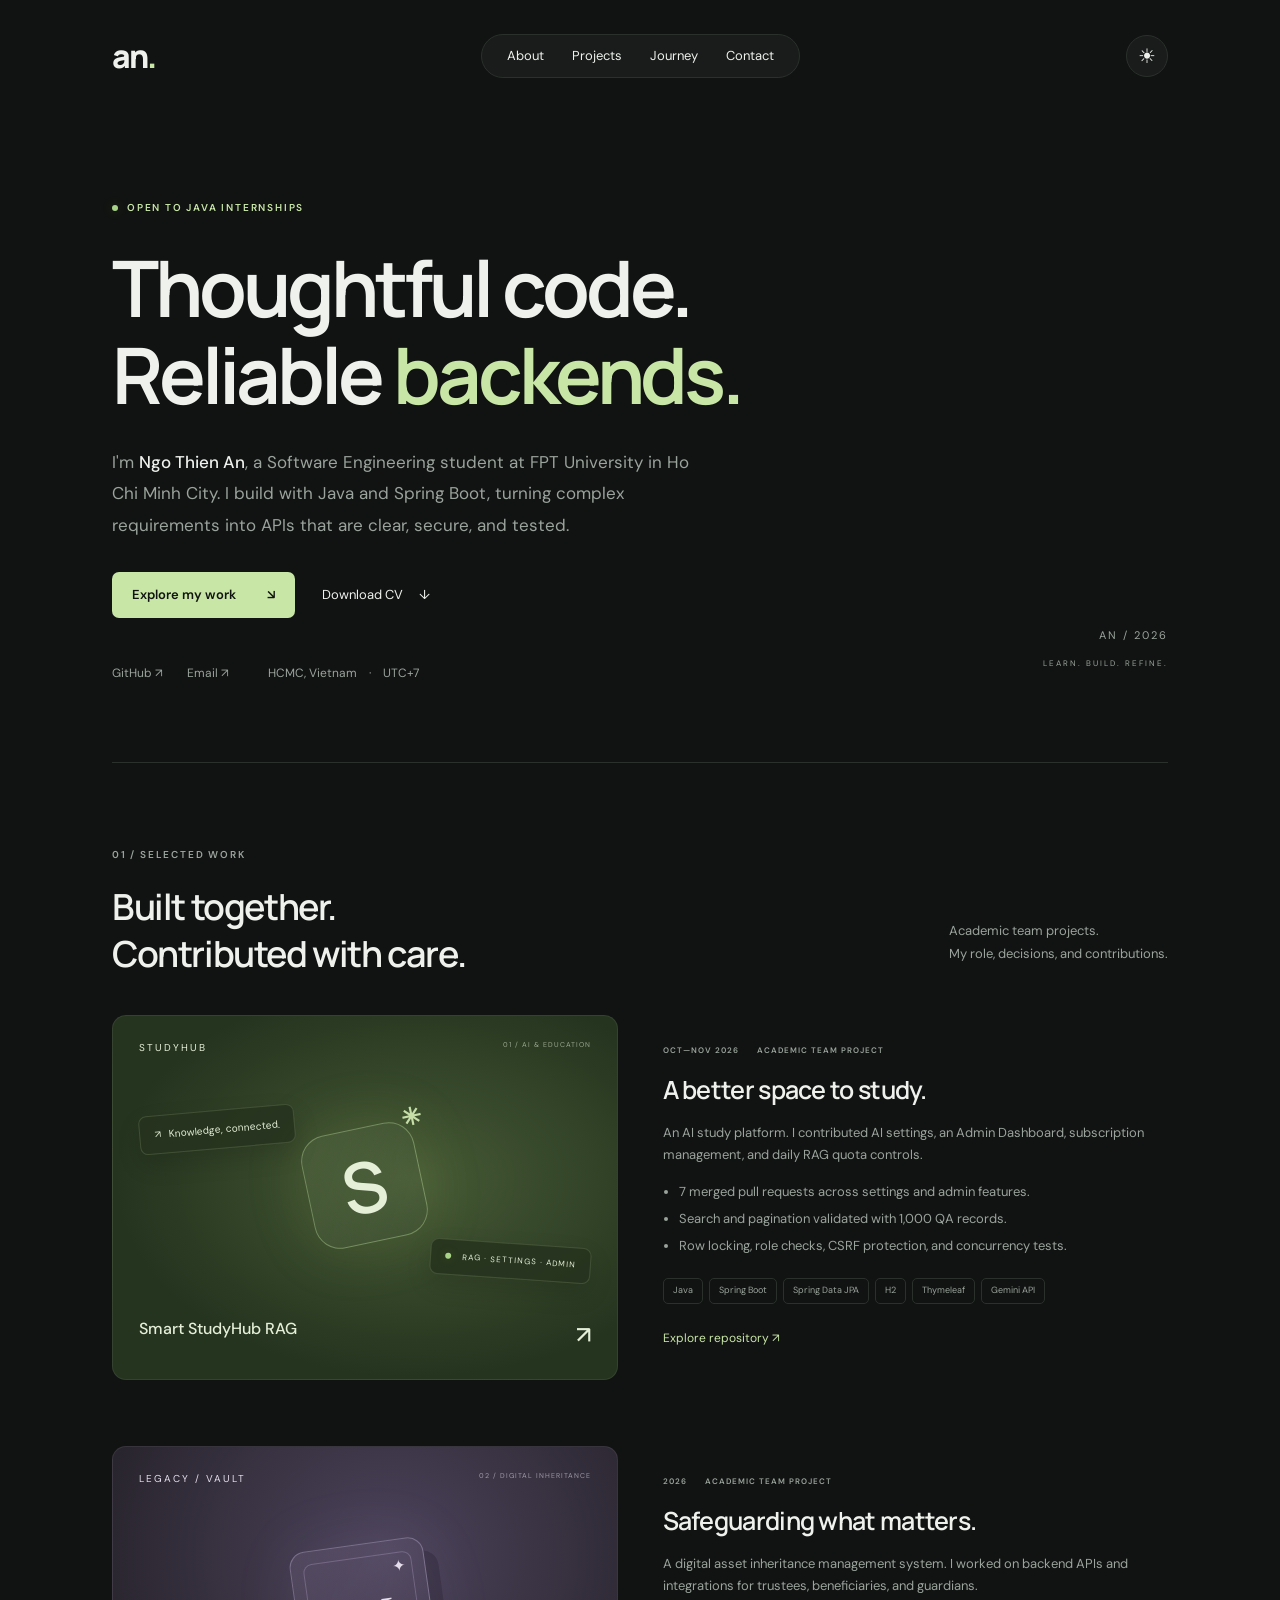
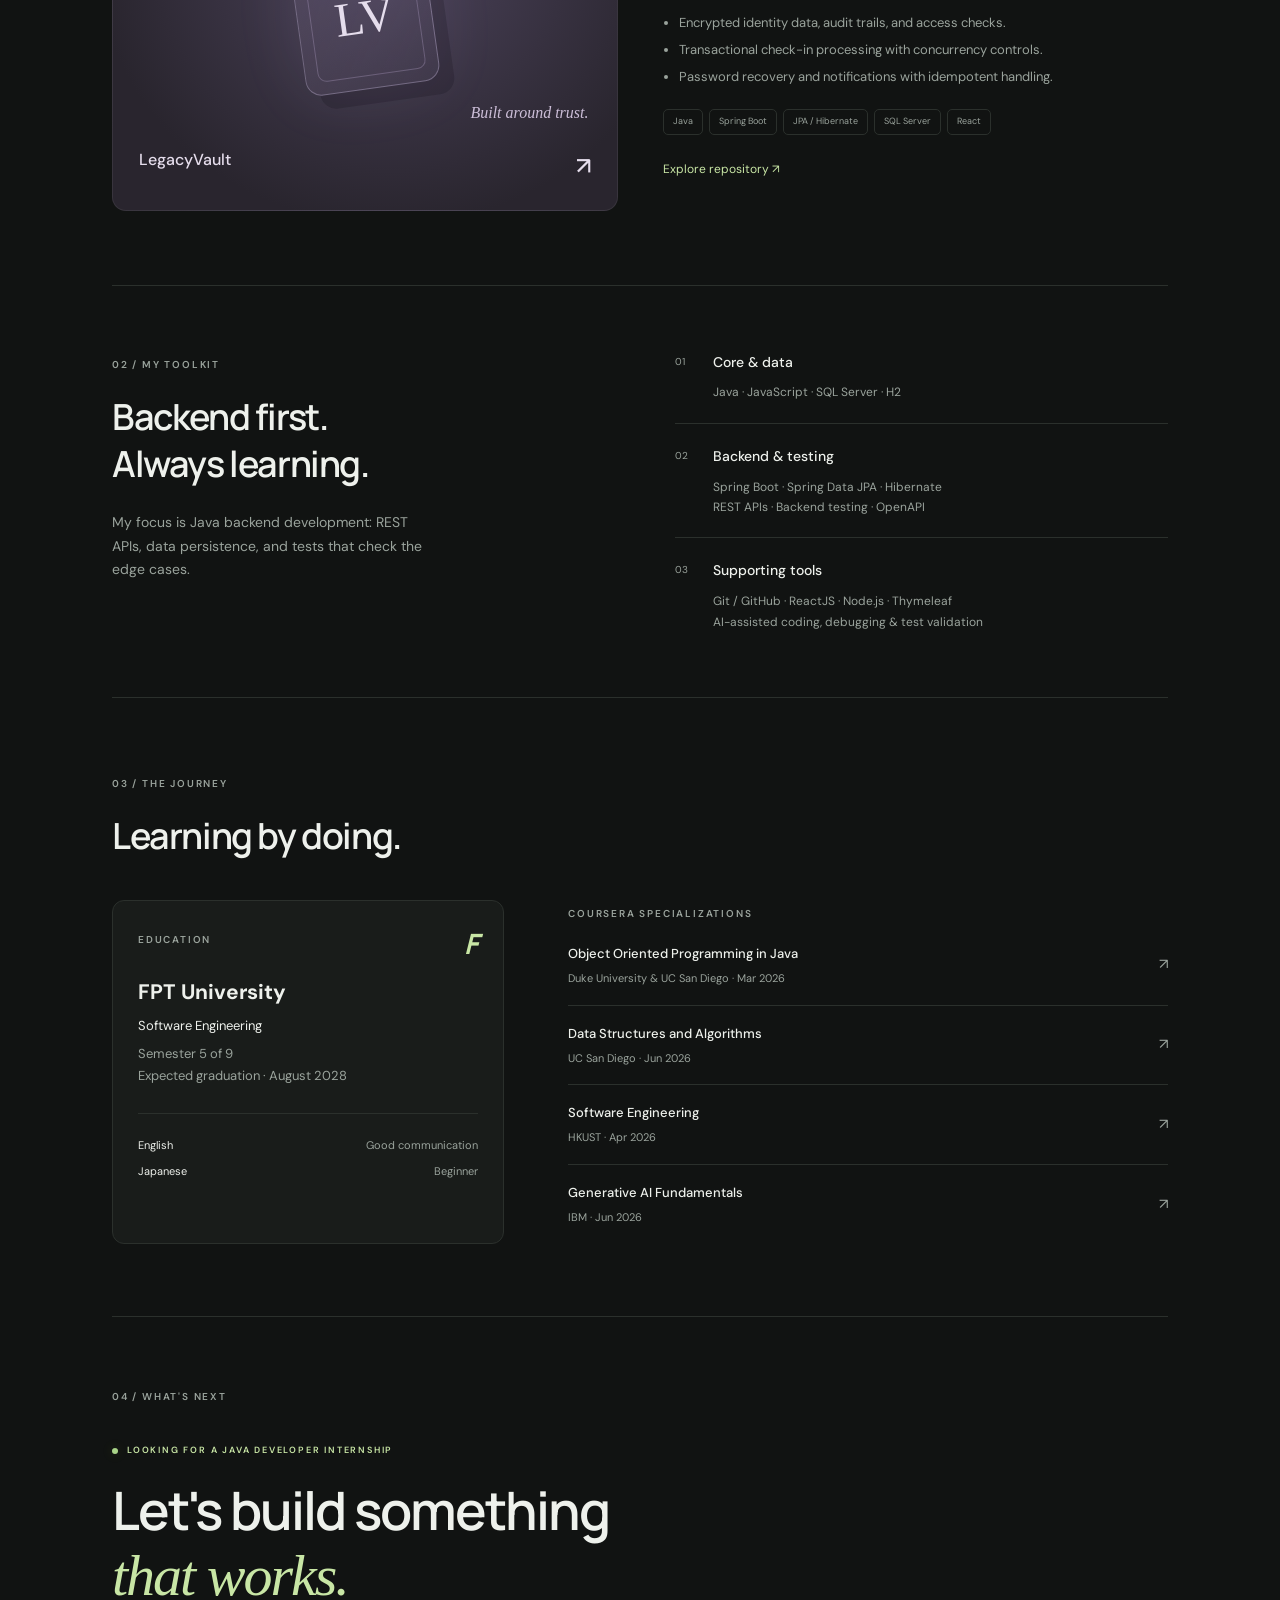
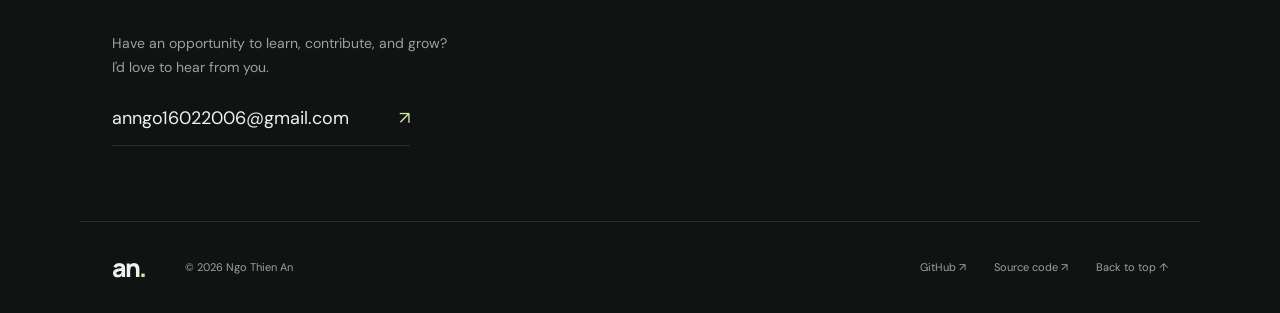
==== index.html @ 7415cc9b "Build personal portfolio with projects, CV and GitHub Pages" ====
<!doctype html>
<html lang="en" data-theme="dark">
<head><meta charset="utf-8"><meta name="viewport" content="width=device-width,initial-scale=1"><meta name="description" content="Ngo Thien An — Software Engineering student and aspiring Java backend developer in Ho Chi Minh City. Explore academic projects, skills and certifications."><meta name="color-scheme" content="dark light"><title>Ngo Thien An — Java Developer</title><link rel="stylesheet" href="style.css"></head>
<body>
<a class="skip" href="#main">Skip to content</a>
<header><a class="logo" href="#" aria-label="Ngo Thien An home">an<span>.</span></a><nav aria-label="Main navigation"><a href="#about">About</a><a href="#projects">Projects</a><a href="#journey">Journey</a><a href="#contact">Contact</a></nav><button id="theme" aria-label="Switch to light theme">☀</button></header>
<main id="main">
<section class="hero" id="about"><div class="eyebrow"><span class="status"></span> OPEN TO JAVA INTERNSHIPS</div><h1>Thoughtful code.<br>Reliable <span>backends.</span></h1><p class="intro">I'm <strong>Ngo Thien An</strong>, a Software Engineering student at FPT University in Ho Chi Minh City. I build with Java and Spring Boot, turning complex requirements into APIs that are clear, secure, and tested.</p><div class="hero-actions"><a class="primary" href="#projects">Explore my work <span>↘</span></a><a class="quiet" href="resume.docx" download>Download CV <span>↓</span></a></div><div class="social"><a href="https://github.com/AnNT206" target="_blank" rel="noopener noreferrer">GitHub ↗</a><a href="mailto:anngo16022006@gmail.com">Email ↗</a><span>HCMC, Vietnam <span class="small-dot">·</span> UTC+7</span></div><div class="hero-index" aria-hidden="true">AN / 2026<br><span>LEARN. BUILD. REFINE.</span></div></section>
<section class="projects" id="projects"><div class="section-head"><div><span class="label">01 / SELECTED WORK</span><h2>Built together.<br>Contributed with care.</h2></div><p>Academic team projects.<br>My role, decisions, and contributions.</p></div>
<article class="project"><a class="project-art study" href="https://github.com/Tung-pro123/Smart-StudyHub-RAG" target="_blank" rel="noopener noreferrer" aria-label="View Smart StudyHub RAG repository"><span class="art-top">STUDYHUB <span>01 / AI & EDUCATION</span></span><div class="study-visual"><div class="orb">S<span>✳</span></div><div class="float f1">↗ &nbsp; Knowledge, connected.</div><div class="float f2"><span class="status"></span> RAG · SETTINGS · ADMIN</div></div><span class="art-bottom">Smart StudyHub RAG <span>↗</span></span></a><div class="project-copy"><div class="meta">OCT—NOV 2026 <span>ACADEMIC TEAM PROJECT</span></div><h3>A better space to study.</h3><p>An AI study platform. I contributed AI settings, an Admin Dashboard, subscription management, and daily RAG quota controls.</p><ul><li>7 merged pull requests across settings and admin features.</li><li>Search and pagination validated with 1,000 QA records.</li><li>Row locking, role checks, CSRF protection, and concurrency tests.</li></ul><div class="tags"><span>Java</span><span>Spring Boot</span><span>Spring Data JPA</span><span>H2</span><span>Thymeleaf</span><span>Gemini API</span></div><a class="text-link" href="https://github.com/Tung-pro123/Smart-StudyHub-RAG" target="_blank" rel="noopener noreferrer">Explore repository ↗</a></div></article>
<article class="project"><a class="project-art vault" href="https://github.com/Abaddon8386/Legacy_Vault" target="_blank" rel="noopener noreferrer" aria-label="View LegacyVault repository"><span class="art-top">LEGACY / VAULT <span>02 / DIGITAL INHERITANCE</span></span><div class="vault-visual"><div class="vault-shape"><div>LV<span>✦</span></div></div><div class="vault-caption">Built around trust.</div></div><span class="art-bottom">LegacyVault <span>↗</span></span></a><div class="project-copy"><div class="meta">2026 <span>ACADEMIC TEAM PROJECT</span></div><h3>Safeguarding what matters.</h3><p>A digital asset inheritance management system. I worked on backend APIs and integrations for trustees, beneficiaries, and guardians.</p><ul><li>Encrypted identity data, audit trails, and access checks.</li><li>Transactional check-in processing with concurrency controls.</li><li>Password recovery and notifications with idempotent handling.</li></ul><div class="tags"><span>Java</span><span>Spring Boot</span><span>JPA / Hibernate</span><span>SQL Server</span><span>React</span></div><a class="text-link" href="https://github.com/Abaddon8386/Legacy_Vault" target="_blank" rel="noopener noreferrer">Explore repository ↗</a></div></article></section>
<section class="craft"><div><span class="label">02 / MY TOOLKIT</span><h2>Backend first.<br>Always learning.</h2><p>My focus is Java backend development: REST APIs, data persistence, and tests that check the edge cases.</p></div><div class="skill-list"><div><span>01</span><h3>Core & data</h3><p>Java · JavaScript · SQL Server · H2</p></div><div><span>02</span><h3>Backend & testing</h3><p>Spring Boot · Spring Data JPA · Hibernate<br>REST APIs · Backend testing · OpenAPI</p></div><div><span>03</span><h3>Supporting tools</h3><p>Git / GitHub · ReactJS · Node.js · Thymeleaf<br>AI-assisted coding, debugging & test validation</p></div></div></section>
<section id="journey" class="journey"><div class="section-head"><div><span class="label">03 / THE JOURNEY</span><h2>Learning by doing.</h2></div></div><div class="journey-grid"><div class="education"><span class="school-icon">F</span><span class="label">EDUCATION</span><h3>FPT University</h3><p>Software Engineering</p><p class="muted">Semester 5 of 9<br>Expected graduation · August 2028</p><div class="language">English <span>Good communication</span><br>Japanese <span>Beginner</span></div></div><div class="certs"><span class="label">COURSERA SPECIALIZATIONS</span><a href="https://www.coursera.org/account/accomplishments/specialization/7IO98VZV8OH8" target="_blank" rel="noopener noreferrer"><div><h3>Object Oriented Programming in Java</h3><p>Duke University & UC San Diego · Mar 2026</p></div><span>↗</span></a><a href="https://www.coursera.org/account/accomplishments/specialization/O9M40Z0JRBHR" target="_blank" rel="noopener noreferrer"><div><h3>Data Structures and Algorithms</h3><p>UC San Diego · Jun 2026</p></div><span>↗</span></a><a href="https://www.coursera.org/account/accomplishments/specialization/PDRE0584ISXG" target="_blank" rel="noopener noreferrer"><div><h3>Software Engineering</h3><p>HKUST · Apr 2026</p></div><span>↗</span></a><a href="https://www.coursera.org/account/accomplishments/specialization/JLZJ88R3R2TE" target="_blank" rel="noopener noreferrer"><div><h3>Generative AI Fundamentals</h3><p>IBM · Jun 2026</p></div><span>↗</span></a></div></div></section>
<section id="contact" class="contact"><span class="label">04 / WHAT'S NEXT</span><div class="eyebrow"><span class="status"></span> LOOKING FOR A JAVA DEVELOPER INTERNSHIP</div><h2>Let's build something<br><em>that works.</em></h2><p>Have an opportunity to learn, contribute, and grow?<br>I'd love to hear from you.</p><a class="contact-email" href="mailto:anngo16022006@gmail.com">anngo16022006@gmail.com <span>↗</span></a></section>
</main><footer><a class="logo" href="#">an<span>.</span></a><p>© 2026 Ngo Thien An</p><a href="https://github.com/AnNT206" target="_blank" rel="noopener noreferrer">GitHub ↗</a><a href="https://github.com/AnNT206/Portfolio" target="_blank" rel="noopener noreferrer">Source code ↗</a><a href="#">Back to top ↑</a></footer><script src="script.js"></script></body></html>
---- style.css ----
@import url('https://fonts.googleapis.com/css2?family=DM+Sans:wght@400;450;500;550;600;650;700&family=Manrope:wght@400;500;600;650;700;750;800&display=swap');
:root{--bg:#111312;--panel:#191c1a;--text:#eef1ec;--muted:#9aA39c;--line:#2b302c;--accent:#c8e6a5;--nav:#232823}*{box-sizing:border-box}html{scroll-behavior:smooth;scroll-padding-top:110px}body{margin:0;background:var(--bg);color:var(--text);font:15px/1.7 'DM Sans',sans-serif}html[data-theme=light]{--bg:#f5f5ef;--panel:#eeeee6;--text:#20291f;--muted:#606b5e;--line:#d7dcd1;--accent:#3d652d;--nav:#e4e8dd}a{color:inherit;text-decoration:none}button{font:inherit}a,button{-webkit-tap-highlight-color:transparent}a:focus-visible,button:focus-visible{outline:2px solid var(--accent);outline-offset:6px}a:hover{color:var(--accent)}header,main,footer{max-width:1120px;margin:auto}header{height:112px;display:flex;align-items:center;justify-content:space-between;padding:0 32px}.logo{font:800 32px 'Manrope',sans-serif;letter-spacing:-2px}.logo span{color:var(--accent)}nav{display:flex;gap:28px;border:1px solid var(--line);border-radius:40px;background:var(--panel);padding:10px 25px;font-size:13px}#theme{border:1px solid var(--line);border-radius:50%;color:var(--text);background:var(--panel);width:42px;height:42px;cursor:pointer;font-size:20px}main{padding:0 32px}.hero{position:relative;padding:87px 0 78px;border-bottom:1px solid var(--line)}.eyebrow,.label,.meta{font-size:10px;letter-spacing:1.8px;font-weight:600}.eyebrow{display:flex;align-items:center;gap:9px;color:var(--accent)}.status{display:inline-block;width:6px;height:6px;border-radius:50%;background:#a9d488;box-shadow:0 0 12px #a9d43333}.hero h1{font:650 clamp(48px,6.7vw,78px)/1.12 'Manrope',sans-serif;letter-spacing:-4px;margin:28px 0}.hero h1>span{color:var(--accent)}.intro{max-width:600px;color:var(--muted);font-size:17px;line-height:1.85}.intro strong{font-weight:500;color:var(--text)}.hero-actions{display:flex;align-items:center;gap:27px;margin-top:31px}.primary{background:var(--accent);color:var(--bg);padding:12px 20px;border-radius:7px;font-size:13px;font-weight:600}.primary:hover{color:var(--bg);filter:brightness(1.08)}.primary span{margin-left:28px}.quiet{font-size:13px}.quiet span{margin-left:13px}.social{display:flex;gap:24px;margin-top:45px;font-size:12px;color:var(--muted)}.social>span{margin-left:15px}.small-dot{padding:0 9px}.hero-index{position:absolute;right:0;bottom:85px;text-align:right;font-size:11px;letter-spacing:2px;color:var(--muted);line-height:2.5}.hero-index span{font-size:8px}.section-head{display:flex;justify-content:space-between;align-items:end;margin-bottom:37px}.section-head>p{color:var(--muted);font-size:13px}.label{color:var(--muted)}h2{font:600 36px/1.3 'Manrope',sans-serif;letter-spacing:-1.4px;margin:18px 0 0}.projects{padding:78px 0 8px}.project{display:grid;grid-template-columns:1fr 1fr;gap:45px;align-items:center;margin-bottom:66px}.project-art{height:365px;border-radius:14px;overflow:hidden;padding:23px 26px;display:flex;flex-direction:column;justify-content:space-between;color:#e5efd8;position:relative;border:1px solid #ffffff12;transition:transform .25s}.project-art:hover{transform:translateY(-4px);color:#fff}.study{background:radial-gradient(ellipse at 60% 45%,#465a35,#25341f 70%)}.art-top{display:flex;justify-content:space-between;font-size:10px;letter-spacing:2px}.art-top>span{font-size:7px;opacity:.6;letter-spacing:1px}.art-bottom{display:flex;justify-content:space-between;font-size:16px;font-weight:500}.art-bottom>span{font-size:24px}.study-visual{position:relative;height:220px;display:grid;place-items:center}.orb{border:1px solid #aec98e77;border-radius:26px;width:115px;height:115px;display:grid;place-items:center;font:600 70px 'Manrope';transform:rotate(-12deg);box-shadow:0 0 65px #b1ce6522;background:linear-gradient(120deg,#b0ca8b22,#ffffff05)}.orb>span{position:absolute;font-size:24px;right:-13px;top:-19px;color:#c7dea9}.float{position:absolute;padding:10px 14px;border:1px solid #c8dda42a;background:#26331ee0;box-shadow:0 10px 25px #0002;border-radius:8px;font-size:10px}.f1{left:0;top:35px;transform:rotate(-5deg)}.f2{bottom:17px;right:0;font-size:8px;letter-spacing:1px;transform:rotate(4deg)}.f2 .status{margin-right:8px}.vault{background:radial-gradient(ellipse at 55% 30%,#4c435b,#29252e 75%);color:#e5ddec}.vault-visual{height:220px;display:grid;place-items:center}.vault-shape{width:135px;height:145px;transform:rotate(-8deg);border:1px solid #baadcc66;border-radius:16px;background:linear-gradient(120deg,#ab98c02a,#847a9611);padding:12px;box-shadow:13px 15px 0 #100c1533,0 0 70px #d1c4ff13}.vault-shape>div{height:100%;border:1px solid #b8a6cc55;border-radius:9px;display:grid;place-items:center;font:400 48px Georgia;position:relative}.vault-shape span{position:absolute;font:16px sans-serif;right:6px;top:3px}.vault-caption{position:absolute;bottom:88px;right:28px;font:italic 16px Georgia;color:#ccbed8}.meta{color:var(--muted);font-size:8px;letter-spacing:1px;display:flex;gap:18px}.project-copy h3{font:600 25px/1.3 'Manrope';letter-spacing:-.7px;margin:16px 0}.project-copy p,.project-copy li{font-size:13px;color:var(--muted)}.project-copy ul{padding-left:16px}.project-copy li{margin:5px 0}.tags{display:flex;flex-wrap:wrap;gap:6px;margin:21px 0}.tags span{font-size:9px;padding:4px 9px;border:1px solid var(--line);border-radius:5px;color:var(--muted)}.text-link{font-size:12px;color:var(--accent)}.craft{border-top:1px solid var(--line);border-bottom:1px solid var(--line);padding:65px 0;display:grid;grid-template-columns:1fr 1fr;gap:70px}.craft>div>p{max-width:320px;color:var(--muted);font-size:14px;margin-top:23px}.skill-list>div{position:relative;padding:0 0 20px 38px;margin-bottom:21px;border-bottom:1px solid var(--line)}.skill-list>div:last-child{margin:0;border:0;padding-bottom:0}.skill-list>div>span{position:absolute;left:0;top:2px;font-size:10px;color:var(--muted)}.skill-list h3{font-size:14px;font-weight:500;margin:0 0 8px}.skill-list p{color:var(--muted);font-size:12px;margin:0}.journey{padding:72px 0}.journey-grid{display:grid;grid-template-columns: .85fr 1.3fr;gap:64px;margin-top:40px}.education{border:1px solid var(--line);background:var(--panel);border-radius:12px;padding:25px;position:relative}.school-icon{position:absolute;right:24px;top:23px;font:italic 700 28px 'Manrope';color:var(--accent)}.education h3{font-size:21px;margin:23px 0 0}.education p{font-size:13px;margin:5px 0}.muted{color:var(--muted)}.language{border-top:1px solid var(--line);margin-top:26px;padding-top:18px;font-size:11px;line-height:2.4}.language span{float:right;color:var(--muted)}.certs>a{display:flex;justify-content:space-between;align-items:center;border-bottom:1px solid var(--line);padding:17px 0}.certs>a:last-child{border:0}.certs h3{font-size:13px;font-weight:500;margin:0}.certs p{font-size:11px;color:var(--muted);margin:4px 0 0}.certs>a>span{color:var(--muted)}.contact{border-top:1px solid var(--line);padding:66px 0 75px}.contact .eyebrow{margin-top:35px;font-size:9px}.contact h2{font-size:53px;line-height:1.2;letter-spacing:-2px;margin-top:20px}.contact em{font:italic 58px Georgia;color:var(--accent)}.contact p{font-size:14px;color:var(--muted);margin:23px 0}.contact-email{display:inline-flex;gap:50px;align-items:center;font-size:18px;border-bottom:1px solid var(--line);padding-bottom:12px}.contact-email span{color:var(--accent)}footer{padding:25px 32px;border-top:1px solid var(--line);display:flex;align-items:center;gap:28px;color:var(--muted);font-size:11px}footer p{flex:1}footer .logo{font-size:25px;color:var(--text);margin-right:12px}.skip{position:fixed;top:-100px;z-index:20;background:var(--accent);color:var(--bg);padding:10px}.skip:focus{top:0}@media(max-width:760px){header{height:90px;padding:0 22px}nav{gap:17px;padding:9px 15px;font-size:11px}.logo{font-size:27px}#theme{width:34px;height:34px}main{padding:0 22px}.hero{padding:55px 0}.hero h1{letter-spacing:-2.5px}.intro{font-size:15px}.hero-index{display:none}.social{gap:19px;flex-wrap:wrap;margin-top:30px}.social>span{width:100%;margin:0}.section-head{display:block}.section-head>p{margin-top:20px}.projects{padding-top:50px}h2{font-size:30px}.project{grid-template-columns:1fr;gap:25px;margin-bottom:50px}.project-art{height:340px}.project-copy h3{font-size:24px}.craft{grid-template-columns:1fr;gap:35px;padding:45px 0}.journey{padding:50px 0}.journey-grid{grid-template-columns:1fr;gap:32px}.contact{padding:45px 0 55px}.contact h2{font-size:39px}.contact em{font-size:43px}.contact-email{font-size:15px;gap:20px}footer{padding:23px 22px;gap:17px;flex-wrap:wrap}footer p{min-width:50%}.eyebrow{font-size:9px}}@media(prefers-reduced-motion:reduce){html{scroll-behavior:auto}*{transition:none!important}}
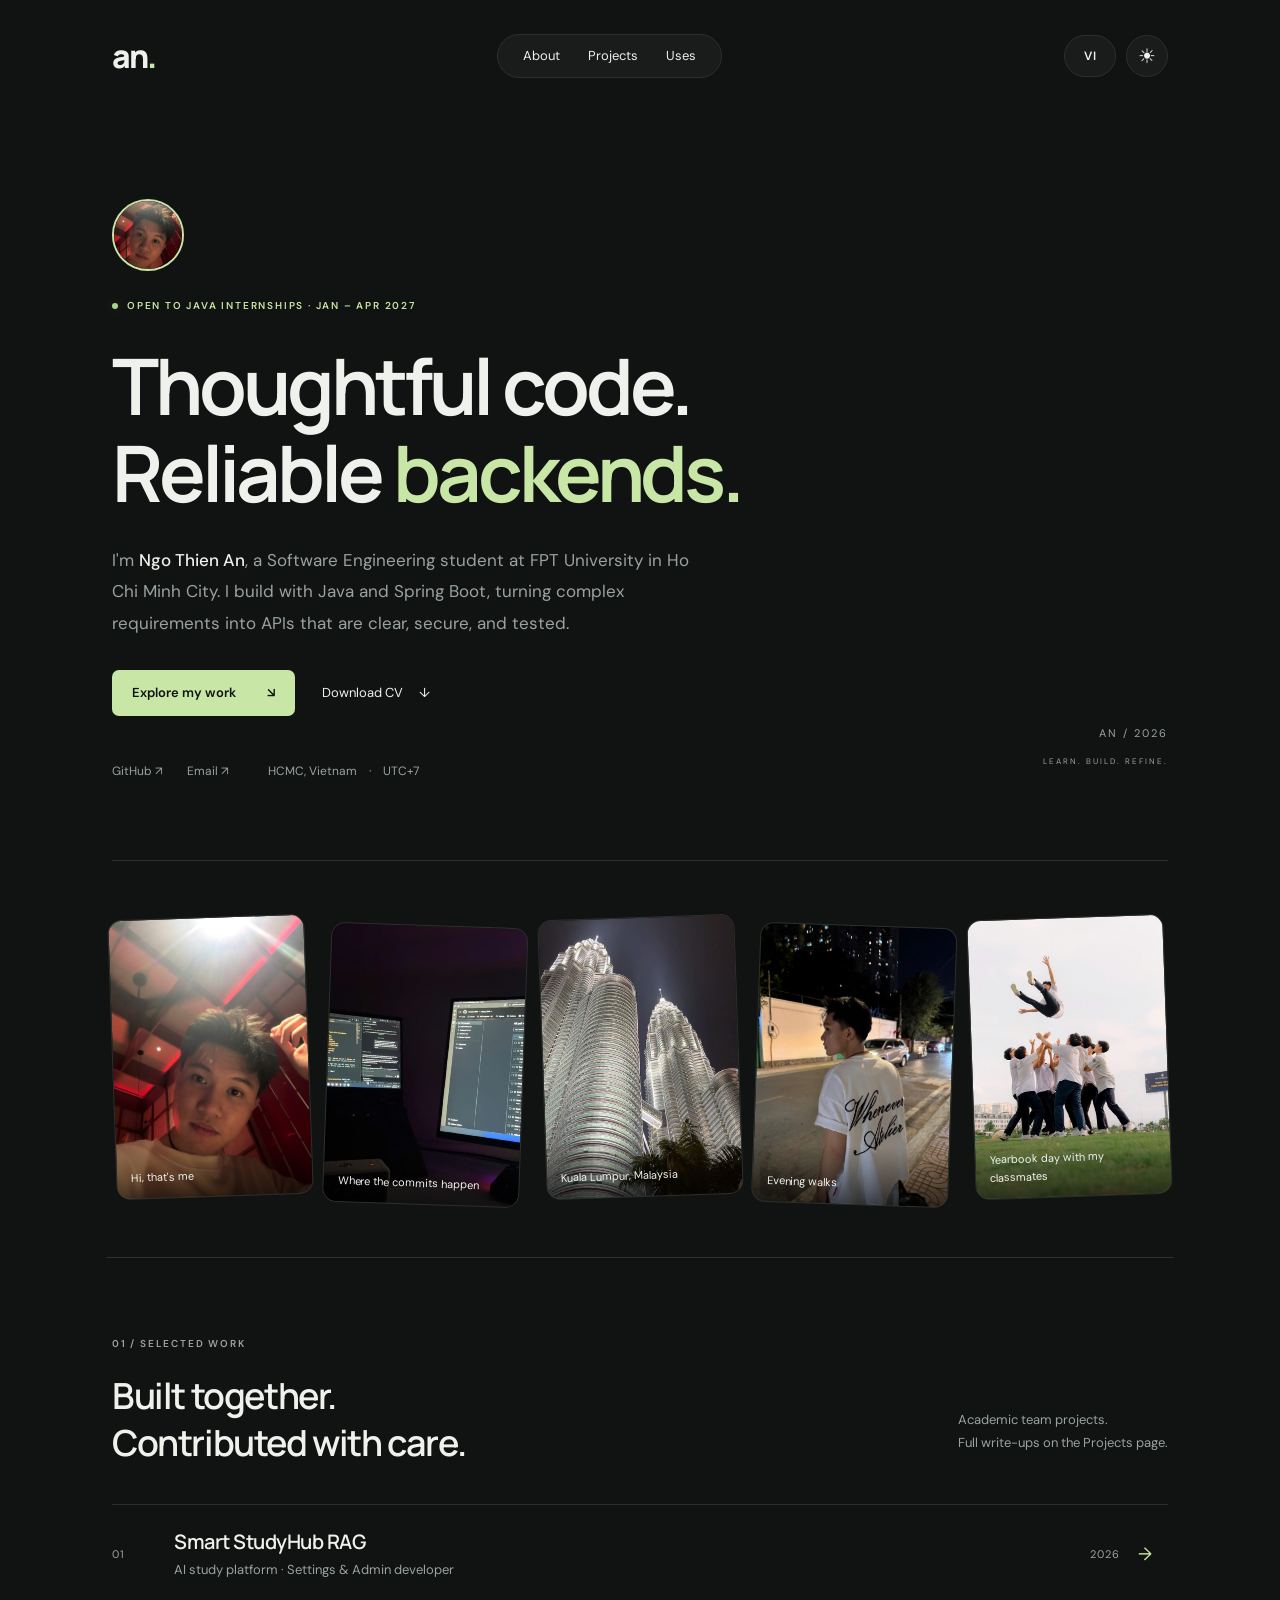
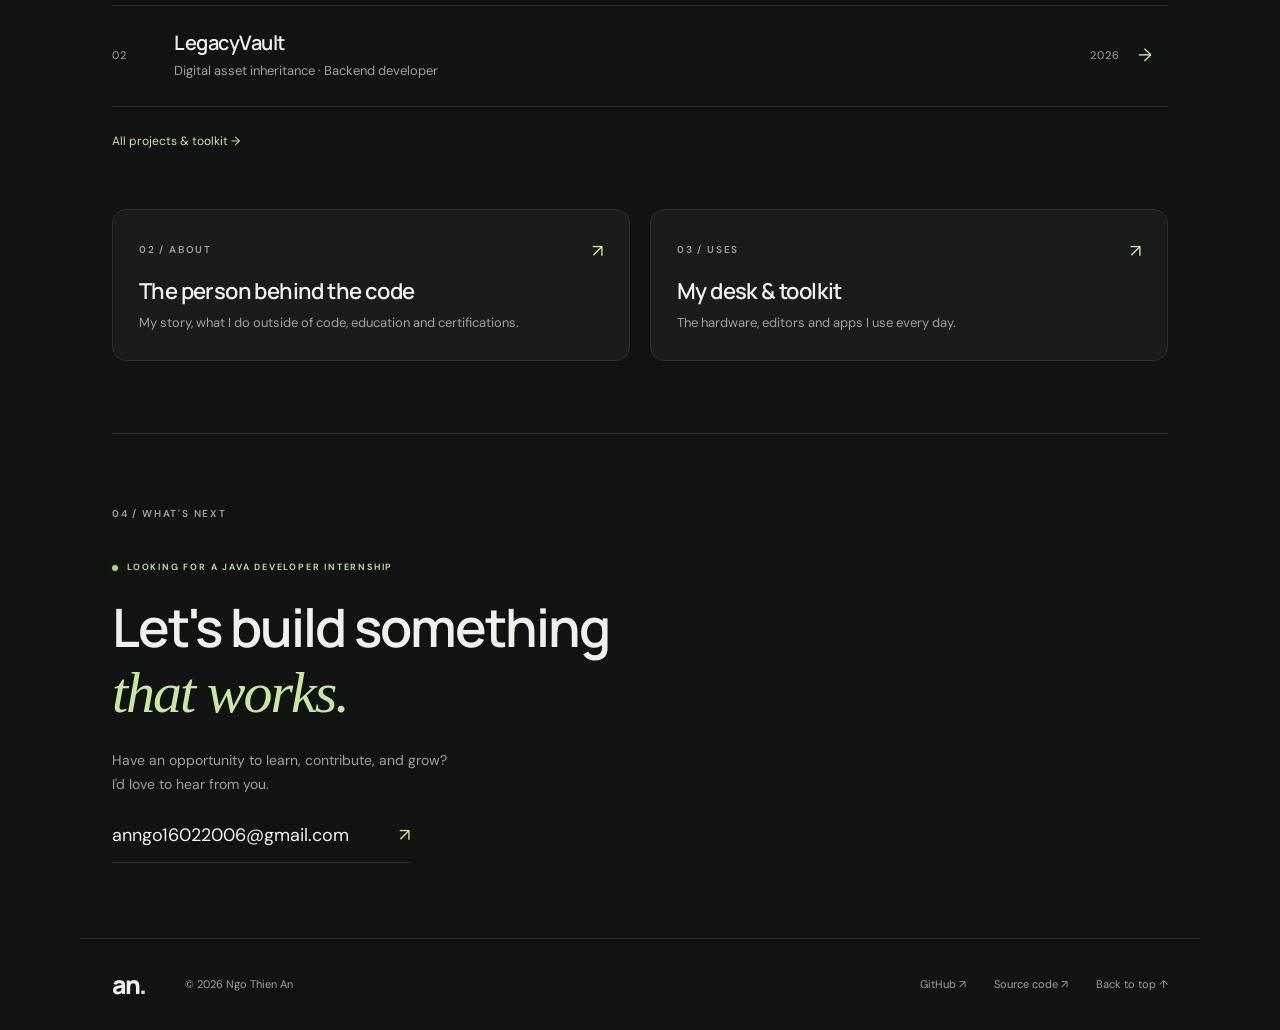
==== commit 5eaab85e: "Turn portfolio into multi-page site with Vietnamese translation Add About, Projects and Uses pages, " ====
--- a/index.html
+++ b/index.html
@@ -1,15 +1,56 @@
 <!doctype html>
 <html lang="en" data-theme="dark">
-<head><meta charset="utf-8"><meta name="viewport" content="width=device-width,initial-scale=1"><meta name="description" content="Ngo Thien An — Software Engineering student and aspiring Java backend developer in Ho Chi Minh City. Explore academic projects, skills and certifications."><meta name="color-scheme" content="dark light"><title>Ngo Thien An — Java Developer</title><link rel="stylesheet" href="style.css"></head>
+<head>
+<meta charset="utf-8"><meta name="viewport" content="width=device-width,initial-scale=1">
+<title data-i18n="meta.home.title">Ngo Thien An — Java Backend Developer</title>
+<meta name="description" content="Ngo Thien An — Software Engineering student at FPT University and aspiring Java backend developer in Ho Chi Minh City. Projects, toolkit, certifications and CV." data-i18n-attr="content:meta.home.desc">
+<meta name="color-scheme" content="dark light">
+<link rel="canonical" href="https://annt206.github.io/Portfolio/">
+<link rel="icon" href="favicon.svg" type="image/svg+xml">
+<meta property="og:type" content="website"><meta property="og:site_name" content="Ngo Thien An"><meta property="og:title" content="Ngo Thien An — Java Backend Developer"><meta property="og:description" content="Software Engineering student at FPT University building reliable backends with Java and Spring Boot. Open to Java internships."><meta property="og:url" content="https://annt206.github.io/Portfolio/"><meta property="og:image" content="https://annt206.github.io/Portfolio/images/og-image.png"><meta property="og:image:width" content="1200"><meta property="og:image:height" content="630"><meta name="twitter:card" content="summary_large_image">
+<script type="application/ld+json">{"@context":"https://schema.org","@type":"Person","name":"Ngo Thien An","jobTitle":"Java Backend Developer (student)","url":"https://annt206.github.io/Portfolio/","image":"https://annt206.github.io/Portfolio/images/avatar.jpg","alumniOf":{"@type":"CollegeOrUniversity","name":"FPT University"},"address":{"@type":"PostalAddress","addressLocality":"Ho Chi Minh City","addressCountry":"VN"},"sameAs":["https://github.com/AnNT206"]}</script>
+<script>try{var s=localStorage,t=s.getItem('theme');if(t)document.documentElement.dataset.theme=t;if(s.getItem('lang')==='vi')document.documentElement.lang='vi'}catch(e){}</script>
+<link rel="stylesheet" href="style.css">
+<script src="i18n.js" defer></script><script src="script.js" defer></script>
+</head>
 <body>
-<a class="skip" href="#main">Skip to content</a>
-<header><a class="logo" href="#" aria-label="Ngo Thien An home">an<span>.</span></a><nav aria-label="Main navigation"><a href="#about">About</a><a href="#projects">Projects</a><a href="#journey">Journey</a><a href="#contact">Contact</a></nav><button id="theme" aria-label="Switch to light theme">☀</button></header>
+<a class="skip" href="#main" data-i18n="nav.skip">Skip to content</a>
+<header><a class="logo" href="index.html" aria-label="Ngo Thien An home" data-i18n-attr="aria-label:nav.home">an<span>.</span></a><nav aria-label="Main navigation" data-i18n-attr="aria-label:nav.label"><a href="about.html" data-i18n="nav.about">About</a><a href="projects.html" data-i18n="nav.projects">Projects</a><a href="uses.html" data-i18n="nav.uses">Uses</a></nav><div class="toggles"><button id="lang" type="button" aria-label="Xem bằng tiếng Việt">VI</button><button id="theme" type="button" aria-label="Switch to light theme">☀</button></div></header>
 <main id="main">
-<section class="hero" id="about"><div class="eyebrow"><span class="status"></span> OPEN TO JAVA INTERNSHIPS</div><h1>Thoughtful code.<br>Reliable <span>backends.</span></h1><p class="intro">I'm <strong>Ngo Thien An</strong>, a Software Engineering student at FPT University in Ho Chi Minh City. I build with Java and Spring Boot, turning complex requirements into APIs that are clear, secure, and tested.</p><div class="hero-actions"><a class="primary" href="#projects">Explore my work <span>↘</span></a><a class="quiet" href="resume.docx" download>Download CV <span>↓</span></a></div><div class="social"><a href="https://github.com/AnNT206" target="_blank" rel="noopener noreferrer">GitHub ↗</a><a href="mailto:anngo16022006@gmail.com">Email ↗</a><span>HCMC, Vietnam <span class="small-dot">·</span> UTC+7</span></div><div class="hero-index" aria-hidden="true">AN / 2026<br><span>LEARN. BUILD. REFINE.</span></div></section>
-<section class="projects" id="projects"><div class="section-head"><div><span class="label">01 / SELECTED WORK</span><h2>Built together.<br>Contributed with care.</h2></div><p>Academic team projects.<br>My role, decisions, and contributions.</p></div>
-<article class="project"><a class="project-art study" href="https://github.com/Tung-pro123/Smart-StudyHub-RAG" target="_blank" rel="noopener noreferrer" aria-label="View Smart StudyHub RAG repository"><span class="art-top">STUDYHUB <span>01 / AI & EDUCATION</span></span><div class="study-visual"><div class="orb">S<span>✳</span></div><div class="float f1">↗ &nbsp; Knowledge, connected.</div><div class="float f2"><span class="status"></span> RAG · SETTINGS · ADMIN</div></div><span class="art-bottom">Smart StudyHub RAG <span>↗</span></span></a><div class="project-copy"><div class="meta">OCT—NOV 2026 <span>ACADEMIC TEAM PROJECT</span></div><h3>A better space to study.</h3><p>An AI study platform. I contributed AI settings, an Admin Dashboard, subscription management, and daily RAG quota controls.</p><ul><li>7 merged pull requests across settings and admin features.</li><li>Search and pagination validated with 1,000 QA records.</li><li>Row locking, role checks, CSRF protection, and concurrency tests.</li></ul><div class="tags"><span>Java</span><span>Spring Boot</span><span>Spring Data JPA</span><span>H2</span><span>Thymeleaf</span><span>Gemini API</span></div><a class="text-link" href="https://github.com/Tung-pro123/Smart-StudyHub-RAG" target="_blank" rel="noopener noreferrer">Explore repository ↗</a></div></article>
-<article class="project"><a class="project-art vault" href="https://github.com/Abaddon8386/Legacy_Vault" target="_blank" rel="noopener noreferrer" aria-label="View LegacyVault repository"><span class="art-top">LEGACY / VAULT <span>02 / DIGITAL INHERITANCE</span></span><div class="vault-visual"><div class="vault-shape"><div>LV<span>✦</span></div></div><div class="vault-caption">Built around trust.</div></div><span class="art-bottom">LegacyVault <span>↗</span></span></a><div class="project-copy"><div class="meta">2026 <span>ACADEMIC TEAM PROJECT</span></div><h3>Safeguarding what matters.</h3><p>A digital asset inheritance management system. I worked on backend APIs and integrations for trustees, beneficiaries, and guardians.</p><ul><li>Encrypted identity data, audit trails, and access checks.</li><li>Transactional check-in processing with concurrency controls.</li><li>Password recovery and notifications with idempotent handling.</li></ul><div class="tags"><span>Java</span><span>Spring Boot</span><span>JPA / Hibernate</span><span>SQL Server</span><span>React</span></div><a class="text-link" href="https://github.com/Abaddon8386/Legacy_Vault" target="_blank" rel="noopener noreferrer">Explore repository ↗</a></div></article></section>
-<section class="craft"><div><span class="label">02 / MY TOOLKIT</span><h2>Backend first.<br>Always learning.</h2><p>My focus is Java backend development: REST APIs, data persistence, and tests that check the edge cases.</p></div><div class="skill-list"><div><span>01</span><h3>Core & data</h3><p>Java · JavaScript · SQL Server · H2</p></div><div><span>02</span><h3>Backend & testing</h3><p>Spring Boot · Spring Data JPA · Hibernate<br>REST APIs · Backend testing · OpenAPI</p></div><div><span>03</span><h3>Supporting tools</h3><p>Git / GitHub · ReactJS · Node.js · Thymeleaf<br>AI-assisted coding, debugging & test validation</p></div></div></section>
-<section id="journey" class="journey"><div class="section-head"><div><span class="label">03 / THE JOURNEY</span><h2>Learning by doing.</h2></div></div><div class="journey-grid"><div class="education"><span class="school-icon">F</span><span class="label">EDUCATION</span><h3>FPT University</h3><p>Software Engineering</p><p class="muted">Semester 5 of 9<br>Expected graduation · August 2028</p><div class="language">English <span>Good communication</span><br>Japanese <span>Beginner</span></div></div><div class="certs"><span class="label">COURSERA SPECIALIZATIONS</span><a href="https://www.coursera.org/account/accomplishments/specialization/7IO98VZV8OH8" target="_blank" rel="noopener noreferrer"><div><h3>Object Oriented Programming in Java</h3><p>Duke University & UC San Diego · Mar 2026</p></div><span>↗</span></a><a href="https://www.coursera.org/account/accomplishments/specialization/O9M40Z0JRBHR" target="_blank" rel="noopener noreferrer"><div><h3>Data Structures and Algorithms</h3><p>UC San Diego · Jun 2026</p></div><span>↗</span></a><a href="https://www.coursera.org/account/accomplishments/specialization/PDRE0584ISXG" target="_blank" rel="noopener noreferrer"><div><h3>Software Engineering</h3><p>HKUST · Apr 2026</p></div><span>↗</span></a><a href="https://www.coursera.org/account/accomplishments/specialization/JLZJ88R3R2TE" target="_blank" rel="noopener noreferrer"><div><h3>Generative AI Fundamentals</h3><p>IBM · Jun 2026</p></div><span>↗</span></a></div></div></section>
-<section id="contact" class="contact"><span class="label">04 / WHAT'S NEXT</span><div class="eyebrow"><span class="status"></span> LOOKING FOR A JAVA DEVELOPER INTERNSHIP</div><h2>Let's build something<br><em>that works.</em></h2><p>Have an opportunity to learn, contribute, and grow?<br>I'd love to hear from you.</p><a class="contact-email" href="mailto:anngo16022006@gmail.com">anngo16022006@gmail.com <span>↗</span></a></section>
-</main><footer><a class="logo" href="#">an<span>.</span></a><p>© 2026 Ngo Thien An</p><a href="https://github.com/AnNT206" target="_blank" rel="noopener noreferrer">GitHub ↗</a><a href="https://github.com/AnNT206/Portfolio" target="_blank" rel="noopener noreferrer">Source code ↗</a><a href="#">Back to top ↑</a></footer><script src="script.js"></script></body></html>
+<section class="hero" id="intro">
+<img class="avatar" src="images/avatar.jpg" width="72" height="72" alt="Portrait of Ngo Thien An" data-i18n-attr="alt:home.avatarAlt">
+<div class="eyebrow"><span class="status"></span> <span data-i18n="home.eyebrow">OPEN TO JAVA INTERNSHIPS · JAN – APR 2027</span></div>
+<h1 data-i18n="home.title">Thoughtful code.<br>Reliable <span>backends.</span></h1>
+<p class="intro" data-i18n="home.intro">I'm <strong>Ngo Thien An</strong>, a Software Engineering student at FPT University in Ho Chi Minh City. I build with Java and Spring Boot, turning complex requirements into APIs that are clear, secure, and tested.</p>
+<div class="hero-actions"><a class="primary" href="projects.html" data-i18n="home.ctaWork">Explore my work <span>↘</span></a><a class="quiet" href="resume.pdf" download data-i18n="home.ctaCv">Download CV <span>↓</span></a></div>
+<div class="social"><a href="https://github.com/AnNT206" target="_blank" rel="noopener noreferrer">GitHub ↗</a><a href="mailto:anngo16022006@gmail.com">Email ↗</a><span data-i18n="home.location">HCMC, Vietnam <span class="small-dot">·</span> UTC+7</span></div>
+<div class="hero-index" aria-hidden="true">AN / 2026<br><span>LEARN. BUILD. REFINE.</span></div>
+</section>
+
+<section class="photos" aria-label="Photos" data-i18n-attr="aria-label:home.photosLabel">
+<figure><img src="images/selfie.jpg" width="900" height="1200" loading="lazy" decoding="async" alt="Selfie of Ngo Thien An" data-i18n-attr="alt:home.photo1Alt"><figcaption data-i18n="home.photo1">Hi, that's me</figcaption></figure>
+<figure><img src="images/desk.jpg" width="1080" height="1080" loading="lazy" decoding="async" alt="Laptop and monitor showing code and pull requests on a desk at night" data-i18n-attr="alt:home.photo2Alt"><figcaption data-i18n="home.photo2">Where the commits happen</figcaption></figure>
+<figure><img src="images/kuala-lumpur.jpg" width="900" height="900" loading="lazy" decoding="async" alt="Petronas Twin Towers lit up at night" data-i18n-attr="alt:home.photo3Alt"><figcaption data-i18n="home.photo3">Kuala Lumpur, Malaysia</figcaption></figure>
+<figure><img src="images/evening-walk.jpg" width="1000" height="1333" loading="lazy" decoding="async" alt="Ngo Thien An walking along a city street at night" data-i18n-attr="alt:home.photo4Alt"><figcaption data-i18n="home.photo4">Evening walks</figcaption></figure>
+<figure><img src="images/yearbook.jpg" width="1400" height="933" loading="lazy" decoding="async" alt="Classmates tossing Ngo Thien An into the air on a field" data-i18n-attr="alt:home.photo5Alt"><figcaption data-i18n="home.photo5">Yearbook day with my classmates</figcaption></figure>
+</section>
+
+<section class="work" id="work">
+<div class="section-head"><div><span class="label" data-i18n="home.workLabel">01 / SELECTED WORK</span><h2 data-i18n="home.workTitle">Built together.<br>Contributed with care.</h2></div><p data-i18n="home.workNote">Academic team projects.<br>Full write-ups on the Projects page.</p></div>
+<div class="work-list">
+<a class="work-row" href="projects.html#studyhub"><span class="num">01</span><div><h3>Smart StudyHub RAG</h3><p data-i18n="home.work1">AI study platform · Settings &amp; Admin developer</p></div><span class="when">2026</span><span class="arrow">→</span></a>
+<a class="work-row" href="projects.html#legacyvault"><span class="num">02</span><div><h3>LegacyVault</h3><p data-i18n="home.work2">Digital asset inheritance · Backend developer</p></div><span class="when">2026</span><span class="arrow">→</span></a>
+</div>
+<a class="more-link" href="projects.html" data-i18n="home.allProjects">All projects &amp; toolkit →</a>
+</section>
+
+<section class="explore" aria-label="More about me" data-i18n-attr="aria-label:home.exploreLabel">
+<a href="about.html"><span class="label" data-i18n="home.aboutLabel">02 / ABOUT</span><span class="go">↗</span><h3 data-i18n="home.aboutTitle">The person behind the code</h3><p data-i18n="home.aboutText">My story, what I do outside of code, education and certifications.</p></a>
+<a href="uses.html"><span class="label" data-i18n="home.usesLabel">03 / USES</span><span class="go">↗</span><h3 data-i18n="home.usesTitle">My desk &amp; toolkit</h3><p data-i18n="home.usesText">The hardware, editors and apps I use every day.</p></a>
+</section>
+
+<section id="contact" class="contact"><span class="label" data-i18n="home.contactLabel">04 / WHAT'S NEXT</span><div class="eyebrow"><span class="status"></span> <span data-i18n="home.contactEyebrow">LOOKING FOR A JAVA DEVELOPER INTERNSHIP</span></div><h2 data-i18n="home.contactTitle">Let's build something<br><em>that works.</em></h2><p data-i18n="home.contactText">Have an opportunity to learn, contribute, and grow?<br>I'd love to hear from you.</p><a class="contact-email" href="mailto:anngo16022006@gmail.com">anngo16022006@gmail.com <span>↗</span></a></section>
+</main>
+<footer><a class="logo" href="index.html">an<span>.</span></a><p data-i18n="footer.copy">© 2026 Ngo Thien An</p><a href="https://github.com/AnNT206" target="_blank" rel="noopener noreferrer">GitHub ↗</a><a href="https://github.com/AnNT206/Portfolio" target="_blank" rel="noopener noreferrer" data-i18n="footer.source">Source code ↗</a><a href="#" data-i18n="footer.top">Back to top ↑</a></footer>
+</body>
+</html>
--- a/style.css
+++ b/style.css
@@ -1,2 +1,24 @@
 @import url('https://fonts.googleapis.com/css2?family=DM+Sans:wght@400;450;500;550;600;650;700&family=Manrope:wght@400;500;600;650;700;750;800&display=swap');
 :root{--bg:#111312;--panel:#191c1a;--text:#eef1ec;--muted:#9aA39c;--line:#2b302c;--accent:#c8e6a5;--nav:#232823}*{box-sizing:border-box}html{scroll-behavior:smooth;scroll-padding-top:110px}body{margin:0;background:var(--bg);color:var(--text);font:15px/1.7 'DM Sans',sans-serif}html[data-theme=light]{--bg:#f5f5ef;--panel:#eeeee6;--text:#20291f;--muted:#606b5e;--line:#d7dcd1;--accent:#3d652d;--nav:#e4e8dd}a{color:inherit;text-decoration:none}button{font:inherit}a,button{-webkit-tap-highlight-color:transparent}a:focus-visible,button:focus-visible{outline:2px solid var(--accent);outline-offset:6px}a:hover{color:var(--accent)}header,main,footer{max-width:1120px;margin:auto}header{height:112px;display:flex;align-items:center;justify-content:space-between;padding:0 32px}.logo{font:800 32px 'Manrope',sans-serif;letter-spacing:-2px}.logo span{color:var(--accent)}nav{display:flex;gap:28px;border:1px solid var(--line);border-radius:40px;background:var(--panel);padding:10px 25px;font-size:13px}#theme{border:1px solid var(--line);border-radius:50%;color:var(--text);background:var(--panel);width:42px;height:42px;cursor:pointer;font-size:20px}main{padding:0 32px}.hero{position:relative;padding:87px 0 78px;border-bottom:1px solid var(--line)}.eyebrow,.label,.meta{font-size:10px;letter-spacing:1.8px;font-weight:600}.eyebrow{display:flex;align-items:center;gap:9px;color:var(--accent)}.status{display:inline-block;width:6px;height:6px;border-radius:50%;background:#a9d488;box-shadow:0 0 12px #a9d43333}.hero h1{font:650 clamp(48px,6.7vw,78px)/1.12 'Manrope',sans-serif;letter-spacing:-4px;margin:28px 0}.hero h1>span{color:var(--accent)}.intro{max-width:600px;color:var(--muted);font-size:17px;line-height:1.85}.intro strong{font-weight:500;color:var(--text)}.hero-actions{display:flex;align-items:center;gap:27px;margin-top:31px}.primary{background:var(--accent);color:var(--bg);padding:12px 20px;border-radius:7px;font-size:13px;font-weight:600}.primary:hover{color:var(--bg);filter:brightness(1.08)}.primary span{margin-left:28px}.quiet{font-size:13px}.quiet span{margin-left:13px}.social{display:flex;gap:24px;margin-top:45px;font-size:12px;color:var(--muted)}.social>span{margin-left:15px}.small-dot{padding:0 9px}.hero-index{position:absolute;right:0;bottom:85px;text-align:right;font-size:11px;letter-spacing:2px;color:var(--muted);line-height:2.5}.hero-index span{font-size:8px}.section-head{display:flex;justify-content:space-between;align-items:end;margin-bottom:37px}.section-head>p{color:var(--muted);font-size:13px}.label{color:var(--muted)}h2{font:600 36px/1.3 'Manrope',sans-serif;letter-spacing:-1.4px;margin:18px 0 0}.projects{padding:78px 0 8px}.project{display:grid;grid-template-columns:1fr 1fr;gap:45px;align-items:center;margin-bottom:66px}.project-art{height:365px;border-radius:14px;overflow:hidden;padding:23px 26px;display:flex;flex-direction:column;justify-content:space-between;color:#e5efd8;position:relative;border:1px solid #ffffff12;transition:transform .25s}.project-art:hover{transform:translateY(-4px);color:#fff}.study{background:radial-gradient(ellipse at 60% 45%,#465a35,#25341f 70%)}.art-top{display:flex;justify-content:space-between;font-size:10px;letter-spacing:2px}.art-top>span{font-size:7px;opacity:.6;letter-spacing:1px}.art-bottom{display:flex;justify-content:space-between;font-size:16px;font-weight:500}.art-bottom>span{font-size:24px}.study-visual{position:relative;height:220px;display:grid;place-items:center}.orb{border:1px solid #aec98e77;border-radius:26px;width:115px;height:115px;display:grid;place-items:center;font:600 70px 'Manrope';transform:rotate(-12deg);box-shadow:0 0 65px #b1ce6522;background:linear-gradient(120deg,#b0ca8b22,#ffffff05)}.orb>span{position:absolute;font-size:24px;right:-13px;top:-19px;color:#c7dea9}.float{position:absolute;padding:10px 14px;border:1px solid #c8dda42a;background:#26331ee0;box-shadow:0 10px 25px #0002;border-radius:8px;font-size:10px}.f1{left:0;top:35px;transform:rotate(-5deg)}.f2{bottom:17px;right:0;font-size:8px;letter-spacing:1px;transform:rotate(4deg)}.f2 .status{margin-right:8px}.vault{background:radial-gradient(ellipse at 55% 30%,#4c435b,#29252e 75%);color:#e5ddec}.vault-visual{height:220px;display:grid;place-items:center}.vault-shape{width:135px;height:145px;transform:rotate(-8deg);border:1px solid #baadcc66;border-radius:16px;background:linear-gradient(120deg,#ab98c02a,#847a9611);padding:12px;box-shadow:13px 15px 0 #100c1533,0 0 70px #d1c4ff13}.vault-shape>div{height:100%;border:1px solid #b8a6cc55;border-radius:9px;display:grid;place-items:center;font:400 48px Georgia;position:relative}.vault-shape span{position:absolute;font:16px sans-serif;right:6px;top:3px}.vault-caption{position:absolute;bottom:88px;right:28px;font:italic 16px Georgia;color:#ccbed8}.meta{color:var(--muted);font-size:8px;letter-spacing:1px;display:flex;gap:18px}.project-copy h3{font:600 25px/1.3 'Manrope';letter-spacing:-.7px;margin:16px 0}.project-copy p,.project-copy li{font-size:13px;color:var(--muted)}.project-copy ul{padding-left:16px}.project-copy li{margin:5px 0}.tags{display:flex;flex-wrap:wrap;gap:6px;margin:21px 0}.tags span{font-size:9px;padding:4px 9px;border:1px solid var(--line);border-radius:5px;color:var(--muted)}.text-link{font-size:12px;color:var(--accent)}.craft{border-top:1px solid var(--line);border-bottom:1px solid var(--line);padding:65px 0;display:grid;grid-template-columns:1fr 1fr;gap:70px}.craft>div>p{max-width:320px;color:var(--muted);font-size:14px;margin-top:23px}.skill-list>div{position:relative;padding:0 0 20px 38px;margin-bottom:21px;border-bottom:1px solid var(--line)}.skill-list>div:last-child{margin:0;border:0;padding-bottom:0}.skill-list>div>span{position:absolute;left:0;top:2px;font-size:10px;color:var(--muted)}.skill-list h3{font-size:14px;font-weight:500;margin:0 0 8px}.skill-list p{color:var(--muted);font-size:12px;margin:0}.journey{padding:72px 0}.journey-grid{display:grid;grid-template-columns: .85fr 1.3fr;gap:64px;margin-top:40px}.education{border:1px solid var(--line);background:var(--panel);border-radius:12px;padding:25px;position:relative}.school-icon{position:absolute;right:24px;top:23px;font:italic 700 28px 'Manrope';color:var(--accent)}.education h3{font-size:21px;margin:23px 0 0}.education p{font-size:13px;margin:5px 0}.muted{color:var(--muted)}.language{border-top:1px solid var(--line);margin-top:26px;padding-top:18px;font-size:11px;line-height:2.4}.language span{float:right;color:var(--muted)}.certs>a{display:flex;justify-content:space-between;align-items:center;border-bottom:1px solid var(--line);padding:17px 0}.certs>a:last-child{border:0}.certs h3{font-size:13px;font-weight:500;margin:0}.certs p{font-size:11px;color:var(--muted);margin:4px 0 0}.certs>a>span{color:var(--muted)}.contact{border-top:1px solid var(--line);padding:66px 0 75px}.contact .eyebrow{margin-top:35px;font-size:9px}.contact h2{font-size:53px;line-height:1.2;letter-spacing:-2px;margin-top:20px}.contact em{font:italic 58px Georgia;color:var(--accent)}.contact p{font-size:14px;color:var(--muted);margin:23px 0}.contact-email{display:inline-flex;gap:50px;align-items:center;font-size:18px;border-bottom:1px solid var(--line);padding-bottom:12px}.contact-email span{color:var(--accent)}footer{padding:25px 32px;border-top:1px solid var(--line);display:flex;align-items:center;gap:28px;color:var(--muted);font-size:11px}footer p{flex:1}footer .logo{font-size:25px;color:var(--text);margin-right:12px}.skip{position:fixed;top:-100px;z-index:20;background:var(--accent);color:var(--bg);padding:10px}.skip:focus{top:0}@media(max-width:760px){header{height:90px;padding:0 22px}nav{gap:17px;padding:9px 15px;font-size:11px}.logo{font-size:27px}#theme{width:34px;height:34px}main{padding:0 22px}.hero{padding:55px 0}.hero h1{letter-spacing:-2.5px}.intro{font-size:15px}.hero-index{display:none}.social{gap:19px;flex-wrap:wrap;margin-top:30px}.social>span{width:100%;margin:0}.section-head{display:block}.section-head>p{margin-top:20px}.projects{padding-top:50px}h2{font-size:30px}.project{grid-template-columns:1fr;gap:25px;margin-bottom:50px}.project-art{height:340px}.project-copy h3{font-size:24px}.craft{grid-template-columns:1fr;gap:35px;padding:45px 0}.journey{padding:50px 0}.journey-grid{grid-template-columns:1fr;gap:32px}.contact{padding:45px 0 55px}.contact h2{font-size:39px}.contact em{font-size:43px}.contact-email{font-size:15px;gap:20px}footer{padding:23px 22px;gap:17px;flex-wrap:wrap}footer p{min-width:50%}.eyebrow{font-size:9px}}@media(prefers-reduced-motion:reduce){html{scroll-behavior:auto}*{transition:none!important}}
+/* ---- Multi-page additions ---- */
+.toggles{display:flex;gap:10px}#lang{border:1px solid var(--line);border-radius:21px;color:var(--text);background:var(--panel);height:42px;min-width:52px;padding:0 12px;cursor:pointer;font-size:12px;font-weight:600;letter-spacing:1px}#lang:hover,#theme:hover{border-color:var(--accent)}
+nav a[aria-current=page]{color:var(--accent)}
+.avatar{display:block;width:72px;height:72px;border-radius:50%;object-fit:cover;border:2px solid var(--accent);margin-bottom:26px}
+.page-hero{padding:80px 0 60px;border-bottom:1px solid var(--line)}.page-hero h1{font:650 clamp(40px,5.6vw,64px)/1.12 'Manrope',sans-serif;letter-spacing:-3px;margin:22px 0}.page-hero h1>span{color:var(--accent)}.page-hero .intro{margin:0}
+.photos{display:flex;gap:18px;overflow-x:auto;padding:56px 6px 60px;margin:0 -6px;border-bottom:1px solid var(--line);scroll-snap-type:x mandatory;scrollbar-width:thin}
+.photos figure{flex:1 0 190px;margin:0;height:280px;border-radius:14px;overflow:hidden;position:relative;scroll-snap-align:start;border:1px solid var(--line);transition:transform .3s}
+.photos figure:nth-child(odd){transform:rotate(-2deg)}.photos figure:nth-child(even){transform:rotate(2deg) translateY(8px)}.photos figure:hover{transform:rotate(0) scale(1.02)}
+.photos img,.photo img{width:100%;height:100%;object-fit:cover;display:block}
+.photos figcaption,.photo figcaption{position:absolute;inset:auto 0 0;padding:28px 14px 11px;font-size:11px;color:#f2f4ef;background:linear-gradient(transparent,#000a)}
+.work{padding:72px 0 56px}.work-list{border-top:1px solid var(--line)}.work-row{display:grid;grid-template-columns:44px 1fr auto 30px;gap:18px;align-items:center;padding:24px 0;border-bottom:1px solid var(--line)}.work-row .num,.work-row .when{font-size:11px;color:var(--muted);letter-spacing:1px}.work-row h3{font:600 20px/1.3 'Manrope',sans-serif;letter-spacing:-.5px;margin:0}.work-row p{margin:4px 0 0;font-size:13px;color:var(--muted)}.work-row .arrow{color:var(--accent);font-size:18px;transition:transform .2s}.work-row:hover .arrow{transform:translateX(4px)}.more-link{display:inline-block;margin-top:24px;font-size:12px;color:var(--accent)}
+.explore{display:grid;grid-template-columns:1fr 1fr;gap:20px;padding:0 0 72px}.explore a{display:block;border:1px solid var(--line);background:var(--panel);border-radius:14px;padding:26px;transition:transform .25s,border-color .25s}.explore a:hover{transform:translateY(-3px);border-color:var(--accent);color:inherit}.explore h3{font:600 22px 'Manrope',sans-serif;letter-spacing:-.6px;margin:14px 0 6px}.explore p{margin:0;font-size:13px;color:var(--muted)}.explore .go{color:var(--accent);float:right;font-size:18px}
+.about-grid{display:grid;grid-template-columns:.8fr 1.2fr;gap:56px;align-items:start;padding:64px 0;border-bottom:1px solid var(--line)}
+.photo{margin:0;position:relative;border-radius:14px;overflow:hidden;border:1px solid var(--line)}.portrait{aspect-ratio:3/4}
+.story p{font-size:16px;line-height:1.85;color:var(--muted);margin:0 0 20px}.story p strong{color:var(--text);font-weight:500}.story .hero-actions{margin-top:30px}
+.interests{padding:64px 0;border-bottom:1px solid var(--line)}.interest-grid{display:grid;grid-template-columns:repeat(4,1fr);gap:16px;margin-top:36px}.interest-grid>div{border:1px solid var(--line);background:var(--panel);border-radius:12px;padding:22px}.interest-grid span{font-size:22px}.interest-grid h3{font-size:15px;font-weight:600;margin:12px 0 6px}.interest-grid p{font-size:12.5px;color:var(--muted);margin:0}
+.photo-pair{display:grid;grid-template-columns:1.5fr 1fr;gap:16px;margin-top:16px}.photo-pair .photo{height:300px}
+.uses-photo{height:440px;margin-top:56px}.uses-photo img{object-position:center 60%}
+.uses-group{display:grid;grid-template-columns:.7fr 1.3fr;gap:56px;padding:56px 0;border-bottom:1px solid var(--line)}.uses-group:last-of-type{border-bottom:0}.uses-group h2{font-size:28px}.uses-list>div{padding:0 0 18px;margin-bottom:18px;border-bottom:1px solid var(--line)}.uses-list>div:last-child{border:0;margin:0;padding:0}.uses-list h3{font-size:15px;font-weight:600;margin:0 0 4px}.uses-list p{font-size:13px;color:var(--muted);margin:0}
+.project{scroll-margin-top:110px}
+@media(max-width:760px){.toggles{gap:6px}#lang{height:34px;min-width:40px;padding:0 8px;font-size:11px}header{gap:10px}nav{gap:13px}.page-hero{padding:50px 0 40px}.page-hero h1{letter-spacing:-2px}.photos{padding:36px 6px 44px}.photos figure{flex:0 0 200px;height:260px}.work{padding:50px 0 40px}.work-row{grid-template-columns:30px 1fr 24px;gap:12px}.work-row .when{display:none}.explore{grid-template-columns:1fr;padding-bottom:50px}.about-grid{grid-template-columns:1fr;gap:32px;padding:44px 0}.interest-grid{grid-template-columns:1fr 1fr}.photo-pair{grid-template-columns:1fr}.photo-pair .photo{height:240px}.uses-photo{height:280px;margin-top:36px}.uses-group{grid-template-columns:1fr;gap:20px;padding:40px 0}}
+@media(max-width:420px){.logo{font-size:24px}nav{gap:10px;padding:8px 12px;font-size:10.5px}header{padding:0 16px}main{padding:0 16px}.interest-grid{grid-template-columns:1fr}}
